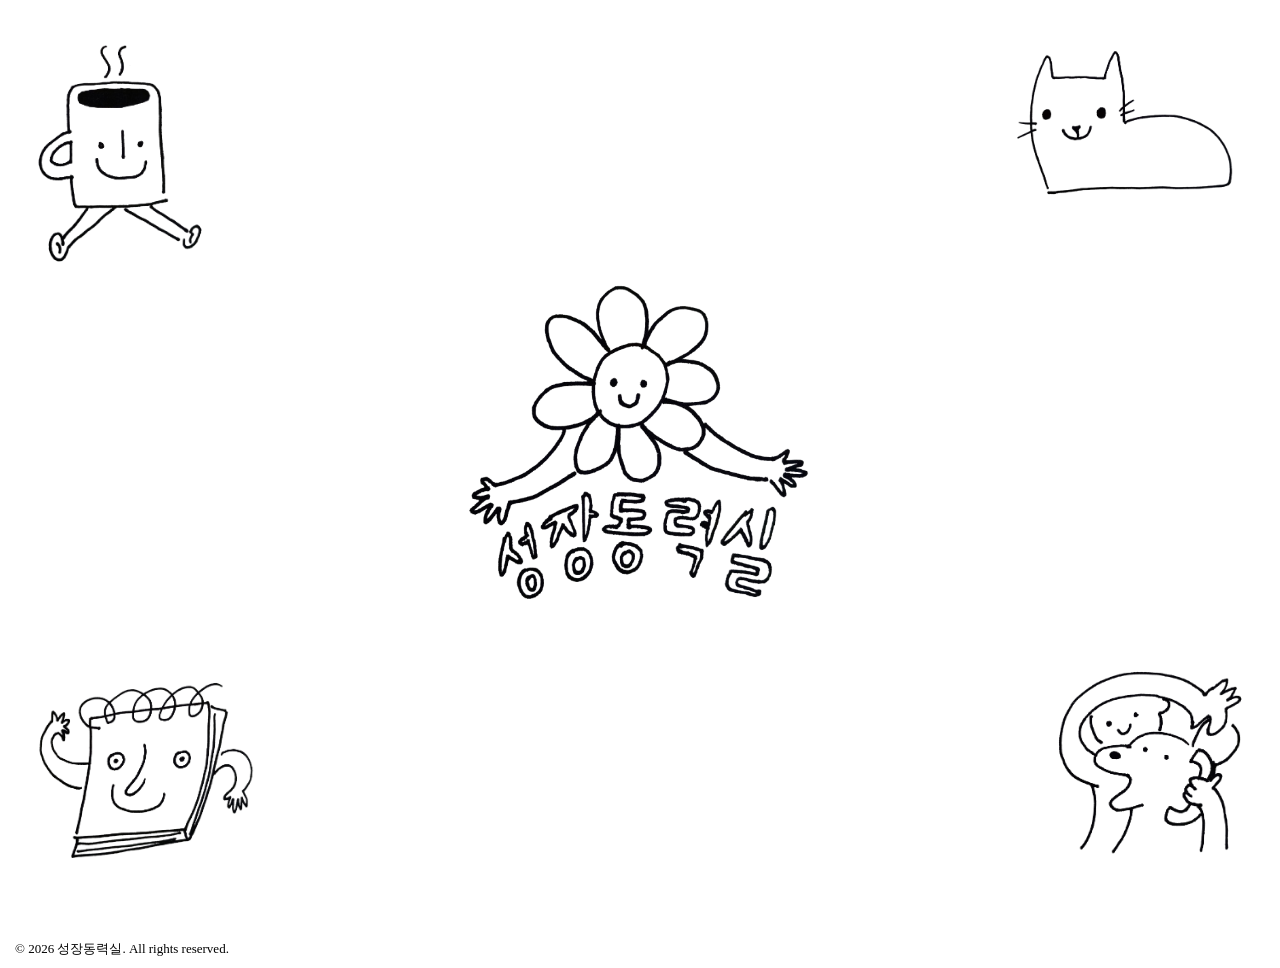
==== index.html @ 50b49fe2 "initial commit" ====
<!doctype html>
<html lang="ko">
  <head>
    <meta charset="UTF-8" />
    <meta name="viewport" content="width=device-width, initial-scale=1.0" />
    <meta
      name="description"
      content="성장동력실은 의왕, 안양, 과천, 군포, 산본지역에 거주하고 있는 2030 청년들을 위한 성장 공간입니다."
    />
    <meta name="author" content="Ingrid Koh" />
    <title>성장동력실!</title>
    <link rel="stylesheet" href="style.css" />
    <link rel="stylesheet" href="homepage.css" />
  </head>
  <body>
    <main>
      <div class="hero">
        <img src="illust-hero.png" alt="성장동력실 로고" />
      </div>

      <a
        href="who-we-are.html"
        class="illust-link"
        id="about"
        data-label="소개"
      >
        <img src="illust-about.png" alt="성장동력실 소개 일러스트" />
        <span>소개</span>
      </a>

      <a
        href="study-space.html"
        class="illust-link"
        id="space"
        data-label="공간"
      >
      <img src="illust-space.png" alt="스터디 공간 목록 일러스트">
        <span>공간</span>
      </a>

      <a href="tools.html" class="illust-link" id="tools" data-label="도구">
        <img src="illust-tools.png" alt="성장 도구 일러스트">
        <span>도구</span>
      </a>

      <a href="contact.html" class="illust-link" id="contact" data-label="문의">
        <img src="illust-contact.png" alt="문의 및 링크 일러스트">
        <span>문의</span>
      </a>
    </main>

    <footer>
      <p>&copy; 2026 성장동력실. All rights reserved.</p>
    </footer>
  </body>
</html>
---- style.css ----
* {
  box-sizing: border-box;
  margin: 0;
  padding: 0;
}

body {
  background-color: #fff;
  font-family: "Nanum Myeongjo", serif;
  display: flex;
  flex-direction: column;
  min-height: 100vh;
}

header {
  display: flex;
  justify-content: space-between;
  align-items: center;
  padding: 30px;
  margin: 0px 0px 10px;
}

main {
  flex-grow: 1;
}

.logo img {
  width: 120px;
  height: auto;
}

nav ul {
  display: flex;
  list-style: none;
  justify-content: space-around;
}

li {
  padding: 0 1rem;
}

nav a:link {
  text-decoration: none;
  color: rgb(46, 46, 46);
}

nav a:visited {
  color: rgb(46, 46, 46);
}

nav a:hover {
  color: rgb(184, 161, 229);
  text-decoration: underline;
}

footer {
  font-size: small;
  padding: 30px 15px 10px;
  margin: 10px 0px 0px;
}
---- homepage.css ----
main {
  min-height: 100vh;
  position: relative;
}

.hero {
  position: absolute;
  top: 50%;
  left: 50%;
  transform: translate(-50%, -50%);
}

.hero img {
  width: 30vw;
  max-width: 350px;
  min-width: 120px;
  margin: 10px;
}

#about {
  position: absolute;
  top: 0;
  right: 0;
}

#about img {
  width: 20vw;
  max-width: 230px;
  min-width: 80px;
  margin: 20px;
}

#space {
  position: absolute;
  top: 0;
  left: 0;
}

#space img {
  width: 17vw;
  max-width: 180px;
  min-width: 70px;
  margin: 10px;
}

#tools {
  position: absolute;
  bottom: 0;
  left: 0;
}

#tools img {
  width: 18vw;
  max-width: 230px;
  min-width: 90px;
  margin: 10px;
}

#contact {
  position: absolute;
  bottom: 0;
  right: 0;
}

#contact img {
  width: 17vw;
  max-width: 200px;
  min-width: 100px;
  margin: 10px;
}

.illust-link {
  padding: 20px;
  text-decoration: none;
  display: flex;
  flex-direction: column;
  align-items: center;
  gap: 8px;
}

.illust-link span {
  display: none;
}

.illust-link::after {
  content: attr(data-label);
  position: absolute;
  top: 50%;
  left: 50%;
  transform: translate(-50%, -50%);
  background-color: #333;
  color: white;
  padding: 5px 10px;
  border-radius: 4px;
  font-size: 12px;
  white-space: nowrap;
  opacity: 0;
  transition: opacity 0.3s;
  pointer-events: none;
}

.illust-link:hover::after {
  opacity: 1;
}
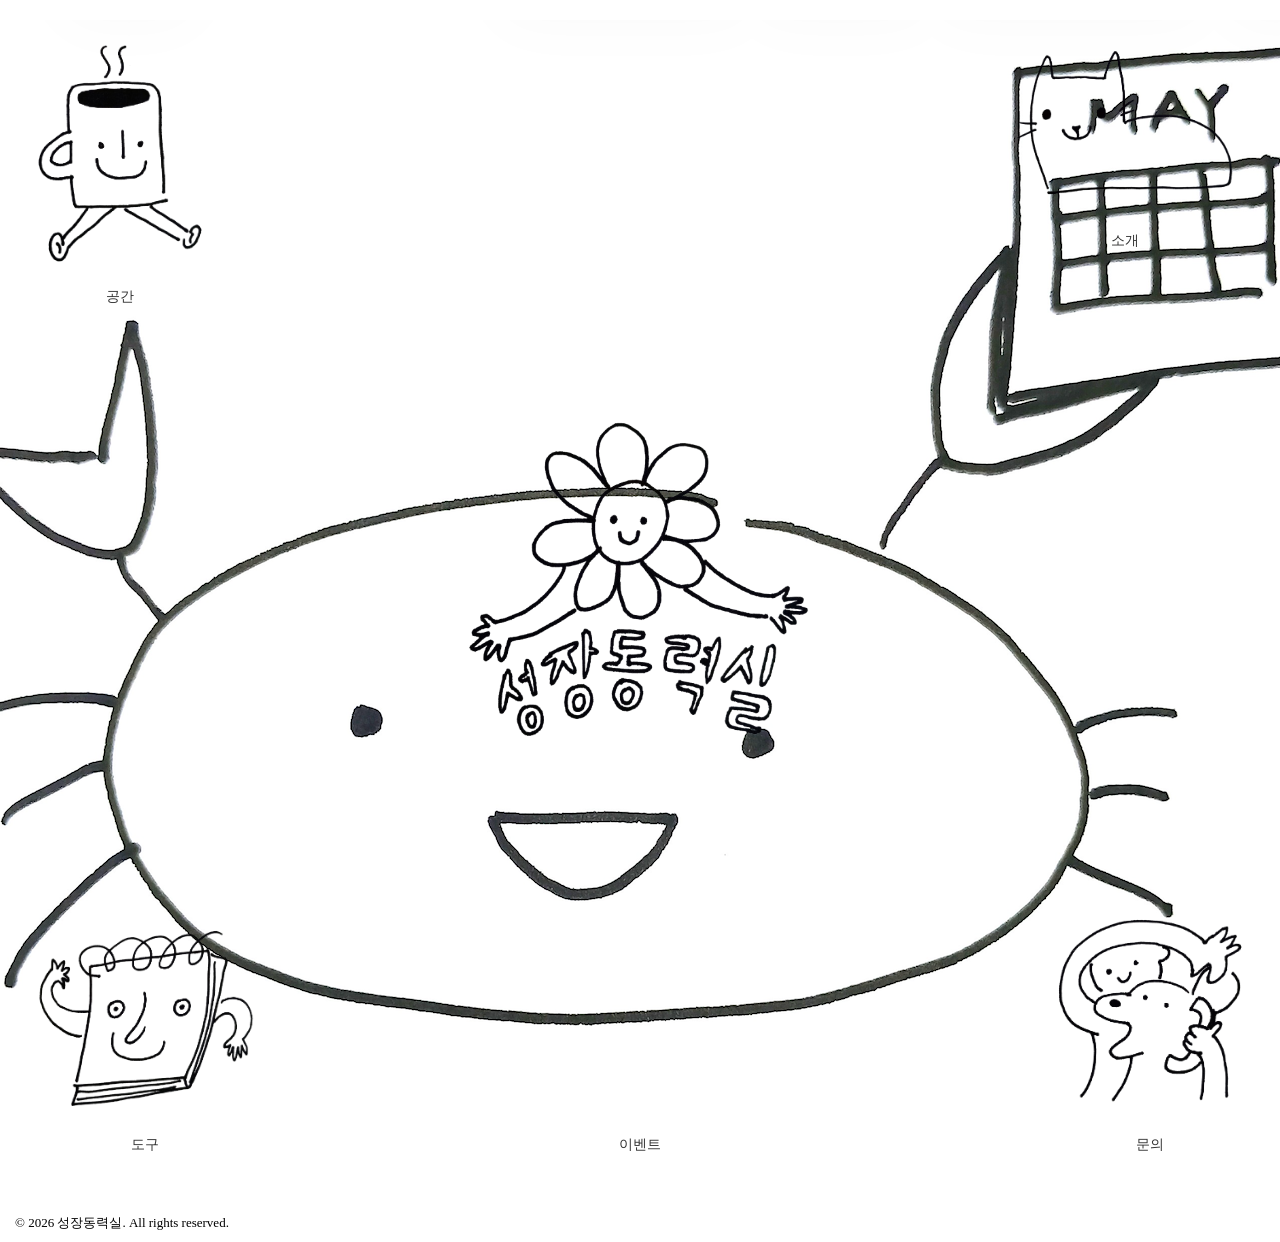
==== commit b3e42991: "add event illustration to homepage" ====
--- a/index.html
+++ b/index.html
@@ -34,18 +34,23 @@
         id="space"
         data-label="공간"
       >
-      <img src="illust-space.png" alt="스터디 공간 목록 일러스트">
+        <img src="illust-space.png" alt="스터디 공간 목록 일러스트" />
         <span>공간</span>
       </a>
 
       <a href="tools.html" class="illust-link" id="tools" data-label="도구">
-        <img src="illust-tools.png" alt="성장 도구 일러스트">
+        <img src="illust-tools.png" alt="성장 도구 일러스트" />
         <span>도구</span>
       </a>
 
       <a href="contact.html" class="illust-link" id="contact" data-label="문의">
-        <img src="illust-contact.png" alt="문의 및 링크 일러스트">
+        <img src="illust-contact.png" alt="문의 및 링크 일러스트" />
         <span>문의</span>
+      </a>
+
+      <a href="events.html" class="illust-link" id="events" data-label="이벤트">
+        <img src="illust-event.png" alt="이벤트 일러스트" />
+        <span>이벤트</span>
       </a>
     </main>
 
--- a/homepage.css
+++ b/homepage.css
@@ -79,26 +79,50 @@
 }
 
 .illust-link span {
-  display: none;
+  display: block;
+  font-family: "Nanum Myeongjo", serif;
+  font-size: 14px;
+  color: #333;
+  text-align: center;
 }
 
-.illust-link::after {
-  content: attr(data-label);
-  position: absolute;
-  top: 50%;
-  left: 50%;
-  transform: translate(-50%, -50%);
-  background-color: #333;
-  color: white;
-  padding: 5px 10px;
-  border-radius: 4px;
-  font-size: 12px;
-  white-space: nowrap;
-  opacity: 0;
-  transition: opacity 0.3s;
-  pointer-events: none;
+@media (max-width: 768px) {
+  main {
+    min-height: auto;
+    position: static;
+    display: grid;
+    grid-template-columns: 1fr 1fr;
+    grid-template-rows: auto;
+    place-items: center;
+    padding: 10px;
+    gap: 10px;
+  }
+
+  .hero {
+    position: static;
+    transform: none;
+    grid-column: span 2;
+    text-align: center;
+  }
+
+  .hero img {
+    width: 40vw;
+    max-width: 150px;
+  }
+
+  #about,
+  #space,
+  #tools,
+  #contact {
+    position: static;
+  }
+
+  .illust-link {
+    padding: 10px;
+  }
+
+  .illust-link img {
+    width: 30vw;
+    max-width: 130px;
+  }
 }
-
-.illust-link:hover::after {
-  opacity: 1;
-}
